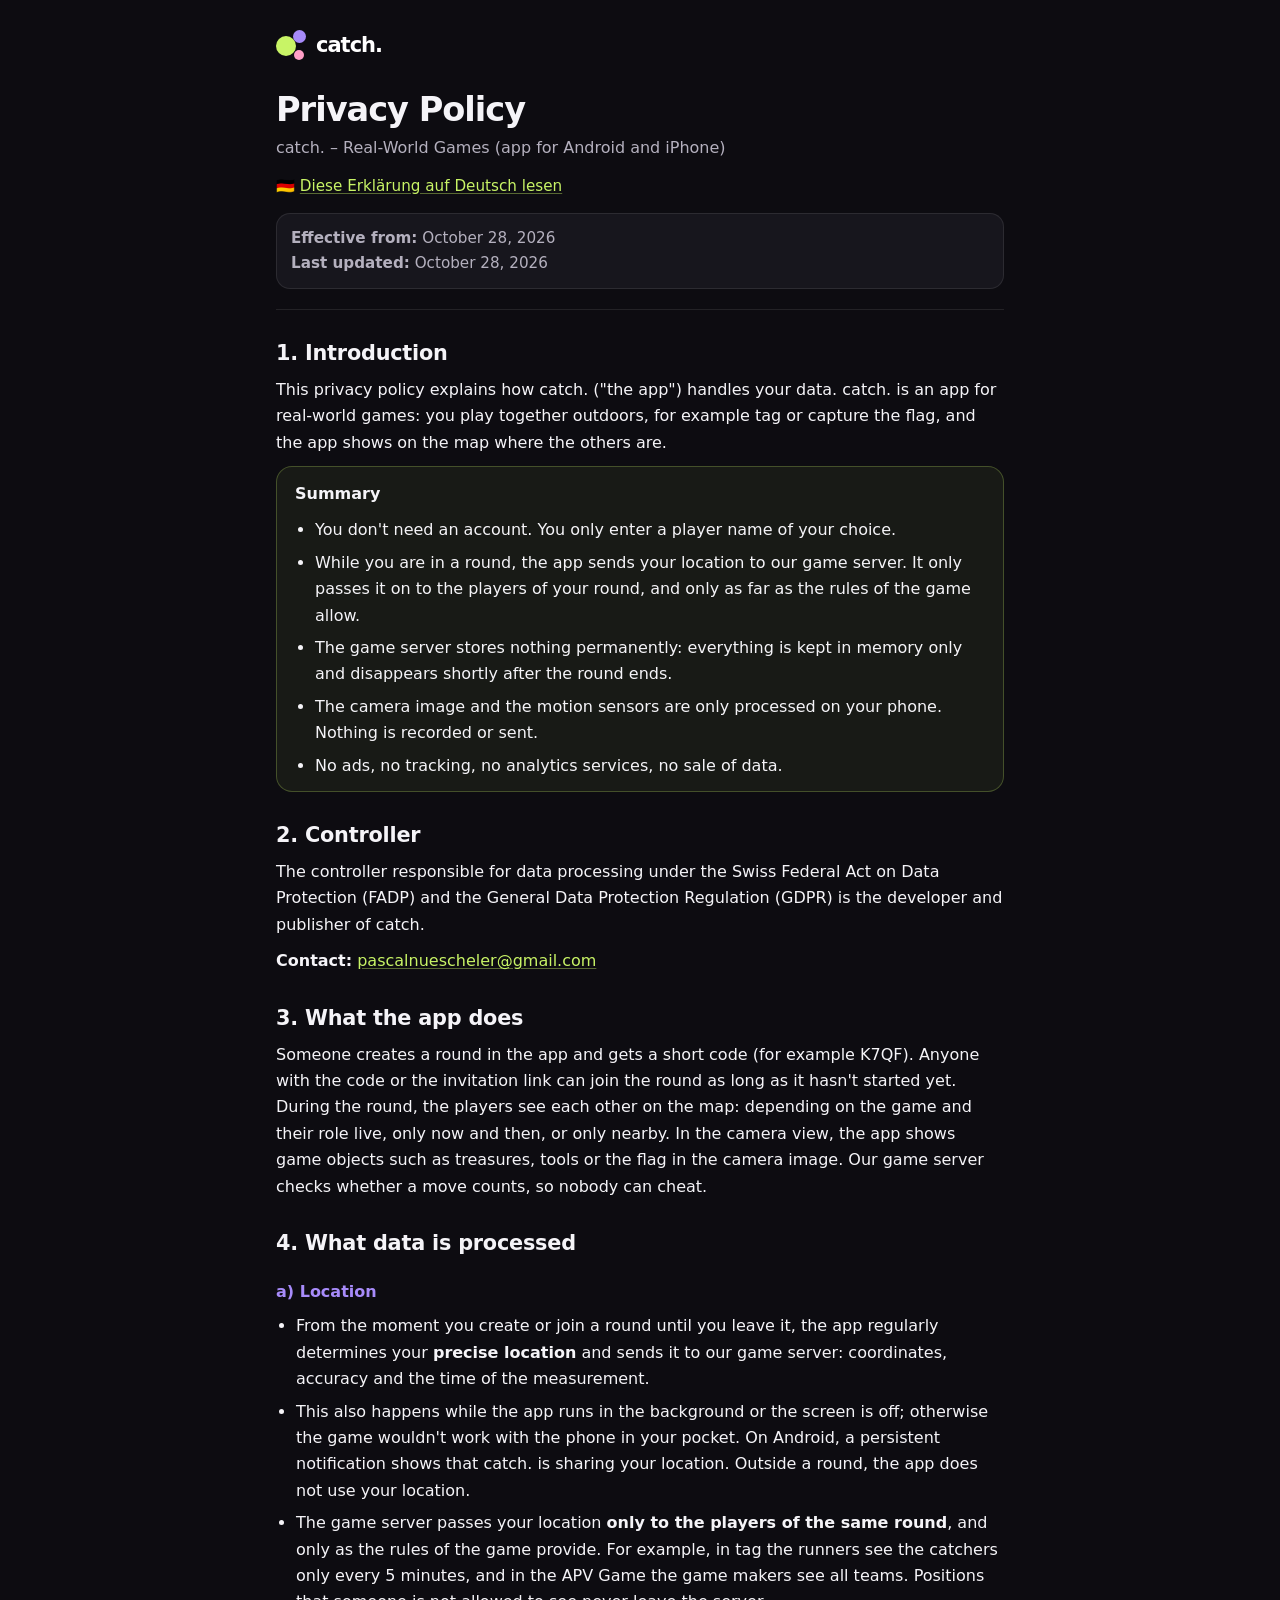
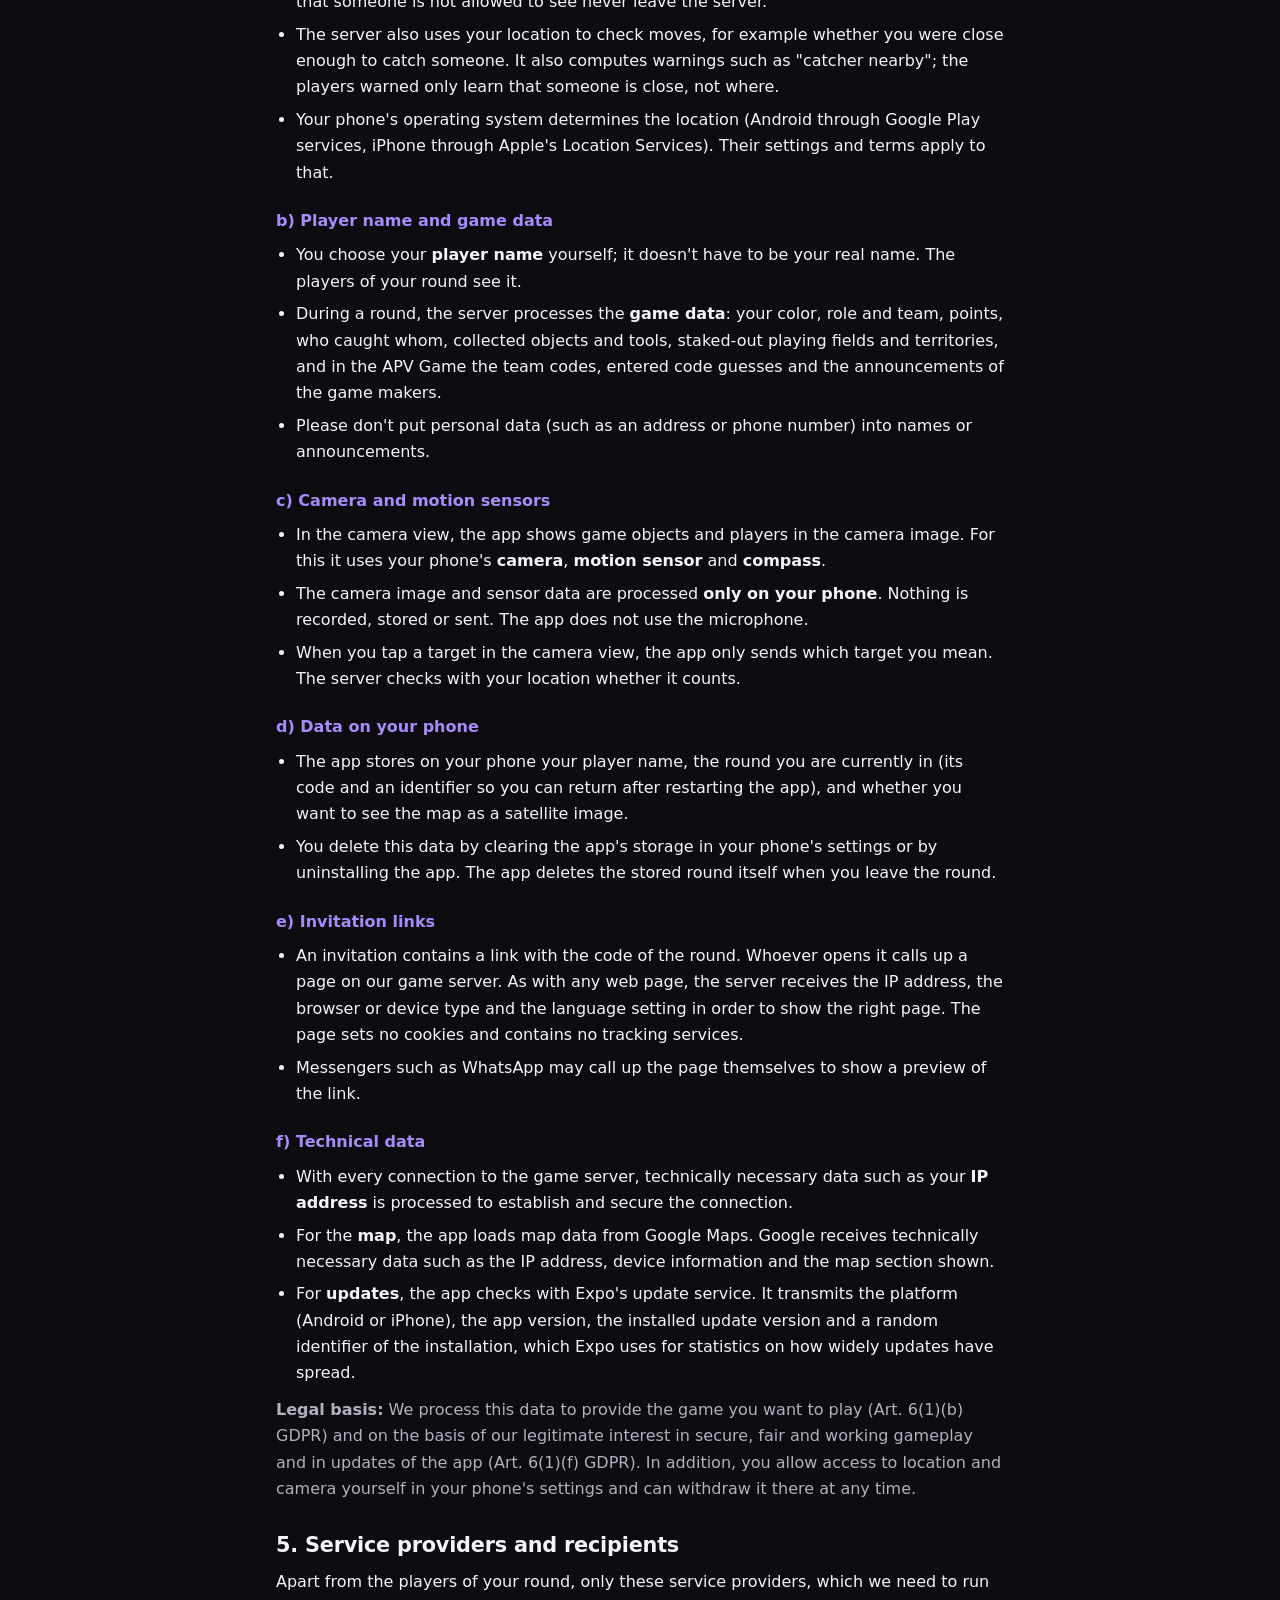
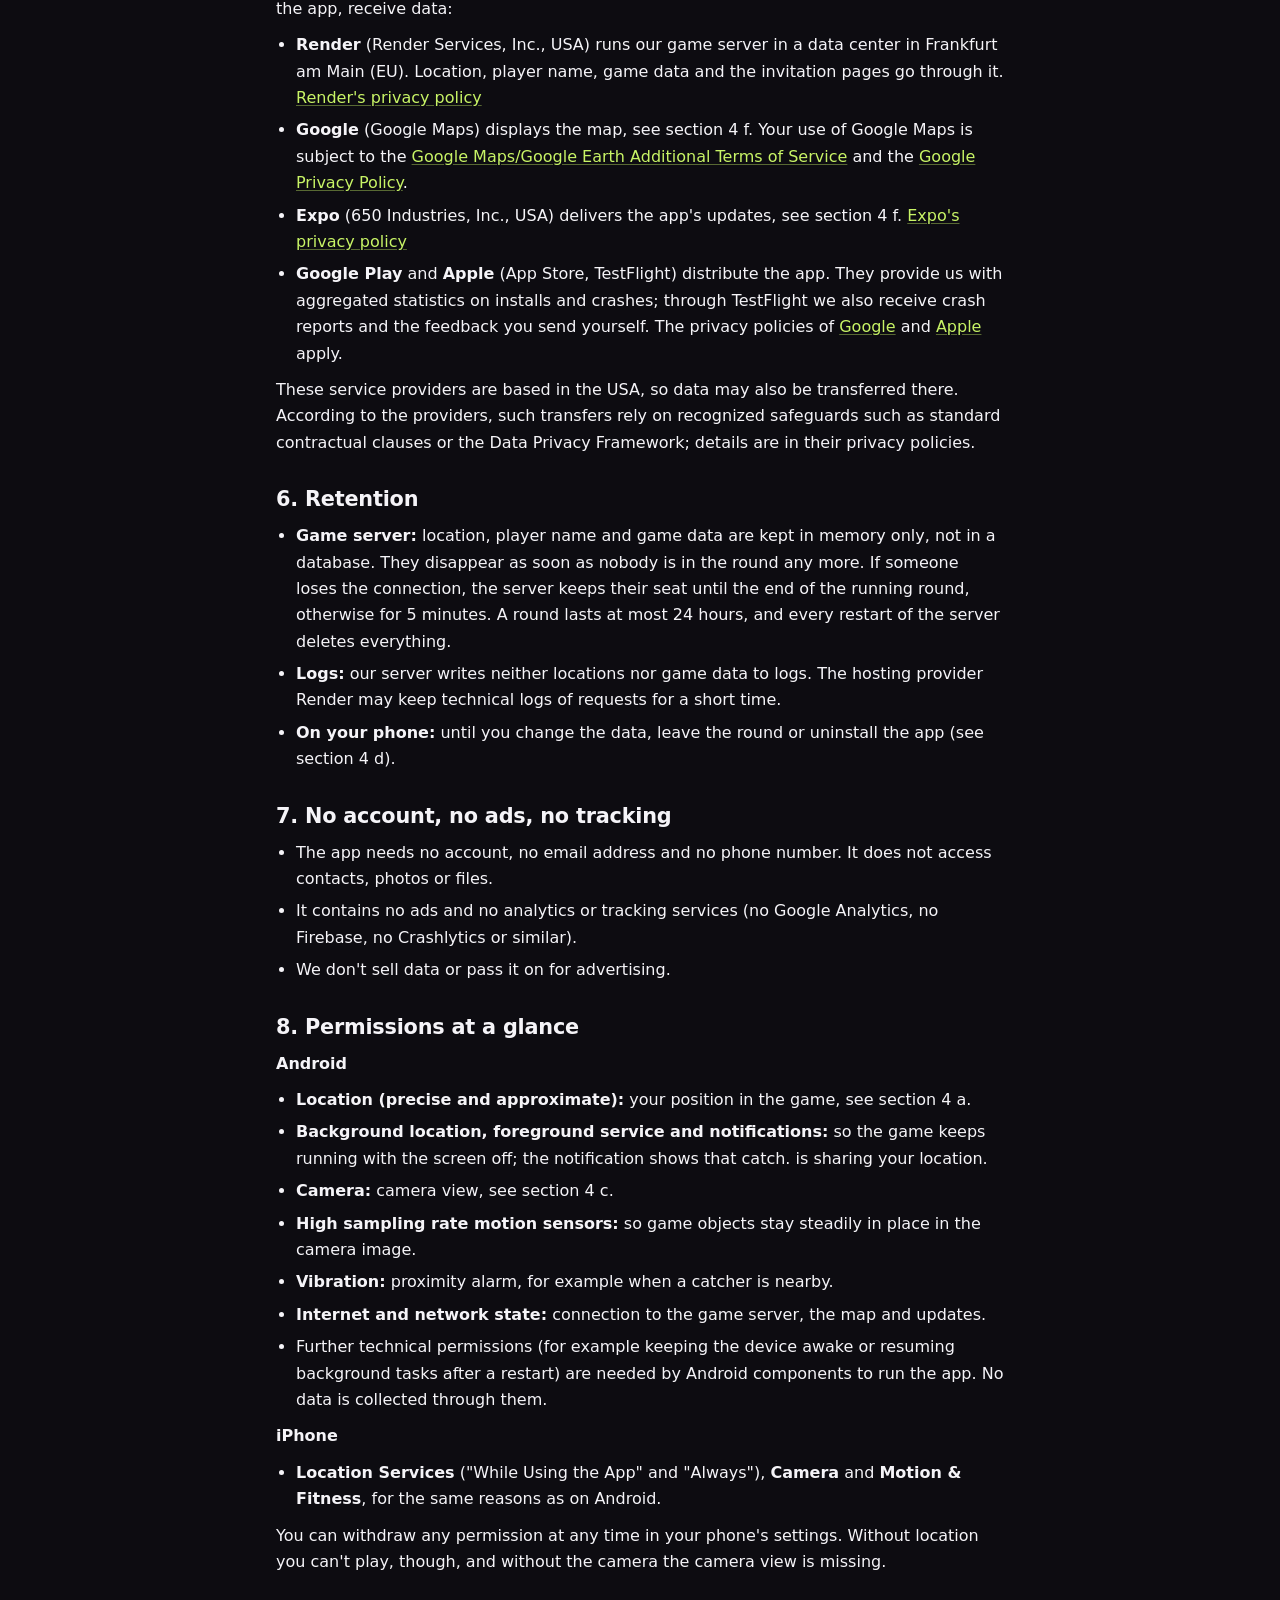
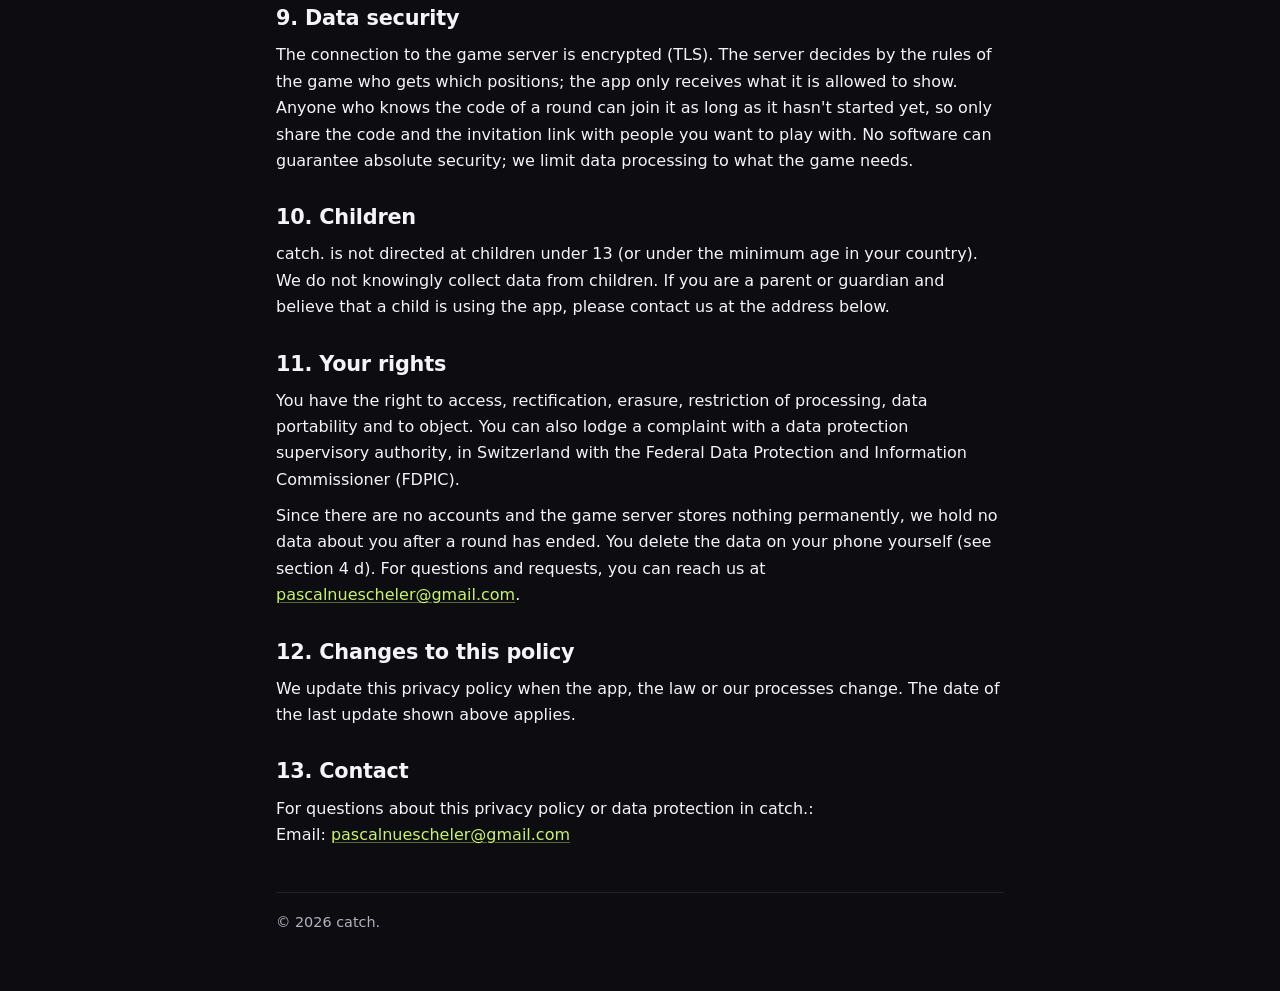
==== privacy-policy/en.html @ 4c06d951 "Privacy policy for catch. (DE + EN) Describes catch. 0.4.0: no account, a freely chosen player name," ====
<!doctype html>
<html lang="en">
<head>
  <meta charset="utf-8" />
  <meta name="viewport" content="width=device-width, initial-scale=1" />
  <meta name="robots" content="index,follow" />
  <meta name="theme-color" content="#0D0C11" />
  <title>catch. – Privacy Policy</title>
  <meta name="description" content="Privacy policy for catch., the app for real-world games (Android and iPhone)." />
  <link rel="stylesheet" href="./style.css" />
</head>
<body>
  <div class="container">
    <header>
      <div class="brand"><span class="mark" aria-hidden="true"><i></i><i></i><i></i></span><span class="wordmark">catch.</span></div>
      <h1>Privacy Policy</h1>
      <p class="subtitle">catch. – Real-World Games (app for Android and iPhone)</p>
      <p class="lang-switch">🇩🇪 <a href="./">Diese Erklärung auf Deutsch lesen</a></p>
      <div class="meta">
        <div><strong>Effective from:</strong> October 28, 2026</div>
        <div><strong>Last updated:</strong> October 28, 2026</div>
      </div>
    </header>

    <main>
      <section id="introduction">
        <h2>1. Introduction</h2>
        <p>
          This privacy policy explains how catch. ("the app") handles your data. catch. is an app for real-world games:
          you play together outdoors, for example tag or capture the flag, and the app shows on the map where the
          others are.
        </p>
        <div class="summary">
          <p><strong>Summary</strong></p>
          <ul>
            <li>You don't need an account. You only enter a player name of your choice.</li>
            <li>
              While you are in a round, the app sends your location to our game server. It only passes it on to the
              players of your round, and only as far as the rules of the game allow.
            </li>
            <li>
              The game server stores nothing permanently: everything is kept in memory only and disappears shortly after
              the round ends.
            </li>
            <li>The camera image and the motion sensors are only processed on your phone. Nothing is recorded or sent.</li>
            <li>No ads, no tracking, no analytics services, no sale of data.</li>
          </ul>
        </div>
      </section>

      <section id="controller">
        <h2>2. Controller</h2>
        <p>
          The controller responsible for data processing under the Swiss Federal Act on Data Protection (FADP) and the
          General Data Protection Regulation (GDPR) is the developer and publisher of catch.
        </p>
        <p><strong>Contact:</strong> <a href="mailto:pascalnuescheler@gmail.com">pascalnuescheler@gmail.com</a></p>
      </section>

      <section id="what-the-app-does">
        <h2>3. What the app does</h2>
        <p>
          Someone creates a round in the app and gets a short code (for example K7QF). Anyone with the code or the
          invitation link can join the round as long as it hasn't started yet. During the round, the players see each
          other on the map: depending on the game and their role live, only now and then, or only nearby. In the camera
          view, the app shows game objects such as treasures, tools or the flag in the camera image. Our game server
          checks whether a move counts, so nobody can cheat.
        </p>
      </section>

      <section id="data">
        <h2>4. What data is processed</h2>

        <h3>a) Location</h3>
        <ul>
          <li>
            From the moment you create or join a round until you leave it, the app regularly determines your
            <strong>precise location</strong> and sends it to our game server: coordinates, accuracy and the time of the
            measurement.
          </li>
          <li>
            This also happens while the app runs in the background or the screen is off; otherwise the game wouldn't
            work with the phone in your pocket. On Android, a persistent notification shows that catch. is sharing your
            location. Outside a round, the app does not use your location.
          </li>
          <li>
            The game server passes your location <strong>only to the players of the same round</strong>, and only as the
            rules of the game provide. For example, in tag the runners see the catchers only every 5&nbsp;minutes, and in
            the APV Game the game makers see all teams. Positions that someone is not allowed to see never leave the
            server.
          </li>
          <li>
            The server also uses your location to check moves, for example whether you were close enough to catch
            someone. It also computes warnings such as "catcher nearby"; the players warned only learn that someone is
            close, not where.
          </li>
          <li>
            Your phone's operating system determines the location (Android through Google Play services, iPhone through
            Apple's Location Services). Their settings and terms apply to that.
          </li>
        </ul>

        <h3>b) Player name and game data</h3>
        <ul>
          <li>
            You choose your <strong>player name</strong> yourself; it doesn't have to be your real name. The players of
            your round see it.
          </li>
          <li>
            During a round, the server processes the <strong>game data</strong>: your color, role and team, points, who
            caught whom, collected objects and tools, staked-out playing fields and territories, and in the APV Game the
            team codes, entered code guesses and the announcements of the game makers.
          </li>
          <li>Please don't put personal data (such as an address or phone number) into names or announcements.</li>
        </ul>

        <h3>c) Camera and motion sensors</h3>
        <ul>
          <li>
            In the camera view, the app shows game objects and players in the camera image. For this it uses your
            phone's <strong>camera</strong>, <strong>motion sensor</strong> and <strong>compass</strong>.
          </li>
          <li>
            The camera image and sensor data are processed <strong>only on your phone</strong>. Nothing is recorded,
            stored or sent. The app does not use the microphone.
          </li>
          <li>
            When you tap a target in the camera view, the app only sends which target you mean. The server checks with
            your location whether it counts.
          </li>
        </ul>

        <h3>d) Data on your phone</h3>
        <ul>
          <li>
            The app stores on your phone your player name, the round you are currently in (its code and an identifier so
            you can return after restarting the app), and whether you want to see the map as a satellite image.
          </li>
          <li>
            You delete this data by clearing the app's storage in your phone's settings or by uninstalling the app. The
            app deletes the stored round itself when you leave the round.
          </li>
        </ul>

        <h3>e) Invitation links</h3>
        <ul>
          <li>
            An invitation contains a link with the code of the round. Whoever opens it calls up a page on our game
            server. As with any web page, the server receives the IP address, the browser or device type and the language
            setting in order to show the right page. The page sets no cookies and contains no tracking services.
          </li>
          <li>Messengers such as WhatsApp may call up the page themselves to show a preview of the link.</li>
        </ul>

        <h3>f) Technical data</h3>
        <ul>
          <li>
            With every connection to the game server, technically necessary data such as your
            <strong>IP address</strong> is processed to establish and secure the connection.
          </li>
          <li>
            For the <strong>map</strong>, the app loads map data from Google Maps. Google receives technically necessary
            data such as the IP address, device information and the map section shown.
          </li>
          <li>
            For <strong>updates</strong>, the app checks with Expo's update service. It transmits the platform (Android or
            iPhone), the app version, the installed update version and a random identifier of the installation, which
            Expo uses for statistics on how widely updates have spread.
          </li>
        </ul>

        <p class="muted">
          <strong>Legal basis:</strong> We process this data to provide the game you want to play (Art.&nbsp;6(1)(b)
          GDPR) and on the basis of our legitimate interest in secure, fair and working gameplay and in updates of the
          app (Art.&nbsp;6(1)(f) GDPR). In addition, you allow access to location and camera yourself in your phone's
          settings and can withdraw it there at any time.
        </p>
      </section>

      <section id="recipients">
        <h2>5. Service providers and recipients</h2>
        <p>Apart from the players of your round, only these service providers, which we need to run the app, receive data:</p>
        <ul>
          <li>
            <strong>Render</strong> (Render Services, Inc., USA) runs our game server in a data center in Frankfurt am
            Main (EU). Location, player name, game data and the invitation pages go through it.
            <a href="https://render.com/privacy">Render's privacy policy</a>
          </li>
          <li>
            <strong>Google</strong> (Google Maps) displays the map, see section 4&nbsp;f. Your use of Google Maps is
            subject to the <a href="https://maps.google.com/help/terms_maps/">Google Maps/Google Earth Additional Terms of Service</a>
            and the <a href="https://policies.google.com/privacy">Google Privacy Policy</a>.
          </li>
          <li>
            <strong>Expo</strong> (650 Industries, Inc., USA) delivers the app's updates, see section 4&nbsp;f.
            <a href="https://expo.dev/privacy">Expo's privacy policy</a>
          </li>
          <li>
            <strong>Google Play</strong> and <strong>Apple</strong> (App Store, TestFlight) distribute the app. They
            provide us with aggregated statistics on installs and crashes; through TestFlight we also receive crash
            reports and the feedback you send yourself. The privacy policies of
            <a href="https://policies.google.com/privacy">Google</a> and
            <a href="https://www.apple.com/legal/privacy/">Apple</a> apply.
          </li>
        </ul>
        <p>
          These service providers are based in the USA, so data may also be transferred there. According to the
          providers, such transfers rely on recognized safeguards such as standard contractual clauses or the Data
          Privacy Framework; details are in their privacy policies.
        </p>
      </section>

      <section id="retention">
        <h2>6. Retention</h2>
        <ul>
          <li>
            <strong>Game server:</strong> location, player name and game data are kept in memory only, not in a
            database. They disappear as soon as nobody is in the round any more. If someone loses the connection, the
            server keeps their seat until the end of the running round, otherwise for 5&nbsp;minutes. A round lasts at
            most 24&nbsp;hours, and every restart of the server deletes everything.
          </li>
          <li>
            <strong>Logs:</strong> our server writes neither locations nor game data to logs. The hosting provider Render
            may keep technical logs of requests for a short time.
          </li>
          <li>
            <strong>On your phone:</strong> until you change the data, leave the round or uninstall the app (see
            section 4&nbsp;d).
          </li>
        </ul>
      </section>

      <section id="no-tracking">
        <h2>7. No account, no ads, no tracking</h2>
        <ul>
          <li>
            The app needs no account, no email address and no phone number. It does not access contacts, photos or
            files.
          </li>
          <li>
            It contains no ads and no analytics or tracking services (no Google Analytics, no Firebase, no Crashlytics or
            similar).
          </li>
          <li>We don't sell data or pass it on for advertising.</li>
        </ul>
      </section>

      <section id="permissions">
        <h2>8. Permissions at a glance</h2>
        <p><strong>Android</strong></p>
        <ul>
          <li><strong>Location (precise and approximate):</strong> your position in the game, see section 4&nbsp;a.</li>
          <li>
            <strong>Background location, foreground service and notifications:</strong> so the game keeps running with
            the screen off; the notification shows that catch. is sharing your location.
          </li>
          <li><strong>Camera:</strong> camera view, see section 4&nbsp;c.</li>
          <li><strong>High sampling rate motion sensors:</strong> so game objects stay steadily in place in the camera image.</li>
          <li><strong>Vibration:</strong> proximity alarm, for example when a catcher is nearby.</li>
          <li><strong>Internet and network state:</strong> connection to the game server, the map and updates.</li>
          <li>
            Further technical permissions (for example keeping the device awake or resuming background tasks after a
            restart) are needed by Android components to run the app. No data is collected through them.
          </li>
        </ul>
        <p><strong>iPhone</strong></p>
        <ul>
          <li>
            <strong>Location Services</strong> ("While Using the App" and "Always"), <strong>Camera</strong> and
            <strong>Motion &amp; Fitness</strong>, for the same reasons as on Android.
          </li>
        </ul>
        <p>
          You can withdraw any permission at any time in your phone's settings. Without location you can't play,
          though, and without the camera the camera view is missing.
        </p>
      </section>

      <section id="security">
        <h2>9. Data security</h2>
        <p>
          The connection to the game server is encrypted (TLS). The server decides by the rules of the game who gets
          which positions; the app only receives what it is allowed to show. Anyone who knows the code of a round can
          join it as long as it hasn't started yet, so only share the code and the invitation link with people you want
          to play with. No software can guarantee absolute security; we limit data processing to what the game needs.
        </p>
      </section>

      <section id="children">
        <h2>10. Children</h2>
        <p>
          catch. is not directed at children under 13 (or under the minimum age in your country). We do not knowingly
          collect data from children. If you are a parent or guardian and believe that a child is using the app, please
          contact us at the address below.
        </p>
      </section>

      <section id="rights">
        <h2>11. Your rights</h2>
        <p>
          You have the right to access, rectification, erasure, restriction of processing, data portability and to
          object. You can also lodge a complaint with a data protection supervisory authority, in Switzerland with the
          Federal Data Protection and Information Commissioner (FDPIC).
        </p>
        <p>
          Since there are no accounts and the game server stores nothing permanently, we hold no data about you after a
          round has ended. You delete the data on your phone yourself (see section 4&nbsp;d). For questions and requests,
          you can reach us at <a href="mailto:pascalnuescheler@gmail.com">pascalnuescheler@gmail.com</a>.
        </p>
      </section>

      <section id="changes">
        <h2>12. Changes to this policy</h2>
        <p>
          We update this privacy policy when the app, the law or our processes change. The date of the last update shown
          above applies.
        </p>
      </section>

      <section id="contact">
        <h2>13. Contact</h2>
        <p>
          For questions about this privacy policy or data protection in catch.:<br />
          Email: <a href="mailto:pascalnuescheler@gmail.com">pascalnuescheler@gmail.com</a>
        </p>
      </section>
    </main>

    <footer>© 2026 catch.</footer>
  </div>
</body>
</html>
---- privacy-policy/style.css ----
/* catch. legal pages: the app's dark colors, set for comfortable reading of long text. */

:root {
  color-scheme: dark;
  --bg: #0d0c11;
  --panel: #17161d;
  --line: rgba(255, 255, 255, 0.09);
  --text: #f5f4f8;
  --muted: #b4b0be;
  --lime: #c8f466;
  --purple: #a78bfa;
  --pink: #ff9fc7;
}

* {
  box-sizing: border-box;
}

body {
  margin: 0;
  background: var(--bg);
  color: var(--text);
  font-family: system-ui, -apple-system, "Segoe UI", Roboto, Helvetica, Arial, sans-serif;
  font-size: 16px;
  line-height: 1.65;
  -webkit-font-smoothing: antialiased;
}

a {
  color: var(--lime);
  text-decoration: underline;
  text-decoration-color: rgba(200, 244, 102, 0.4);
  text-underline-offset: 2px;
  overflow-wrap: anywhere;
}

a:hover,
a:focus {
  text-decoration-color: var(--lime);
}

.container {
  max-width: 760px;
  margin: 0 auto;
  padding: 28px 16px 56px;
}

/* Logo as in the app: three dots and the wordmark. */
.brand {
  display: flex;
  align-items: center;
  gap: 10px;
  margin-bottom: 28px;
}

.mark {
  position: relative;
  width: 30px;
  height: 30px;
}

.mark i {
  position: absolute;
  border-radius: 50%;
}

.mark i:nth-child(1) {
  width: 20px;
  height: 20px;
  left: 0;
  top: 6px;
  background: var(--lime);
}

.mark i:nth-child(2) {
  width: 13px;
  height: 13px;
  right: 0;
  top: 0;
  background: var(--purple);
}

.mark i:nth-child(3) {
  width: 10px;
  height: 10px;
  right: 2px;
  bottom: 0;
  background: var(--pink);
}

.wordmark {
  color: #fff;
  font-size: 21px;
  font-weight: 800;
  letter-spacing: -1px;
}

header {
  padding-bottom: 20px;
  border-bottom: 1px solid var(--line);
  margin-bottom: 24px;
}

h1 {
  margin: 0 0 6px;
  font-size: 2.1rem;
  line-height: 1.15;
  font-weight: 800;
  letter-spacing: -0.03em;
}

.subtitle {
  margin: 0;
  color: var(--muted);
}

.lang-switch {
  margin: 12px 0 0;
  font-size: 0.95rem;
}

.meta {
  margin-top: 14px;
  padding: 12px 14px;
  background: var(--panel);
  border: 1px solid var(--line);
  border-radius: 14px;
  color: var(--muted);
  font-size: 0.95rem;
}

.summary {
  padding: 4px 18px;
  background: rgba(200, 244, 102, 0.06);
  border: 1px solid rgba(200, 244, 102, 0.25);
  border-radius: 16px;
}

main section {
  margin: 30px 0;
}

h2 {
  margin: 0 0 10px;
  font-size: 1.3rem;
  line-height: 1.3;
  font-weight: 800;
  letter-spacing: -0.01em;
}

h3 {
  margin: 22px 0 4px;
  color: var(--purple);
  font-size: 1rem;
}

p {
  margin: 10px 0;
}

ul {
  margin: 8px 0;
  padding-left: 1.25rem;
}

li {
  margin: 6px 0;
}

.muted {
  color: var(--muted);
}

footer {
  margin-top: 44px;
  padding-top: 18px;
  border-top: 1px solid var(--line);
  color: var(--muted);
  font-size: 0.9rem;
}
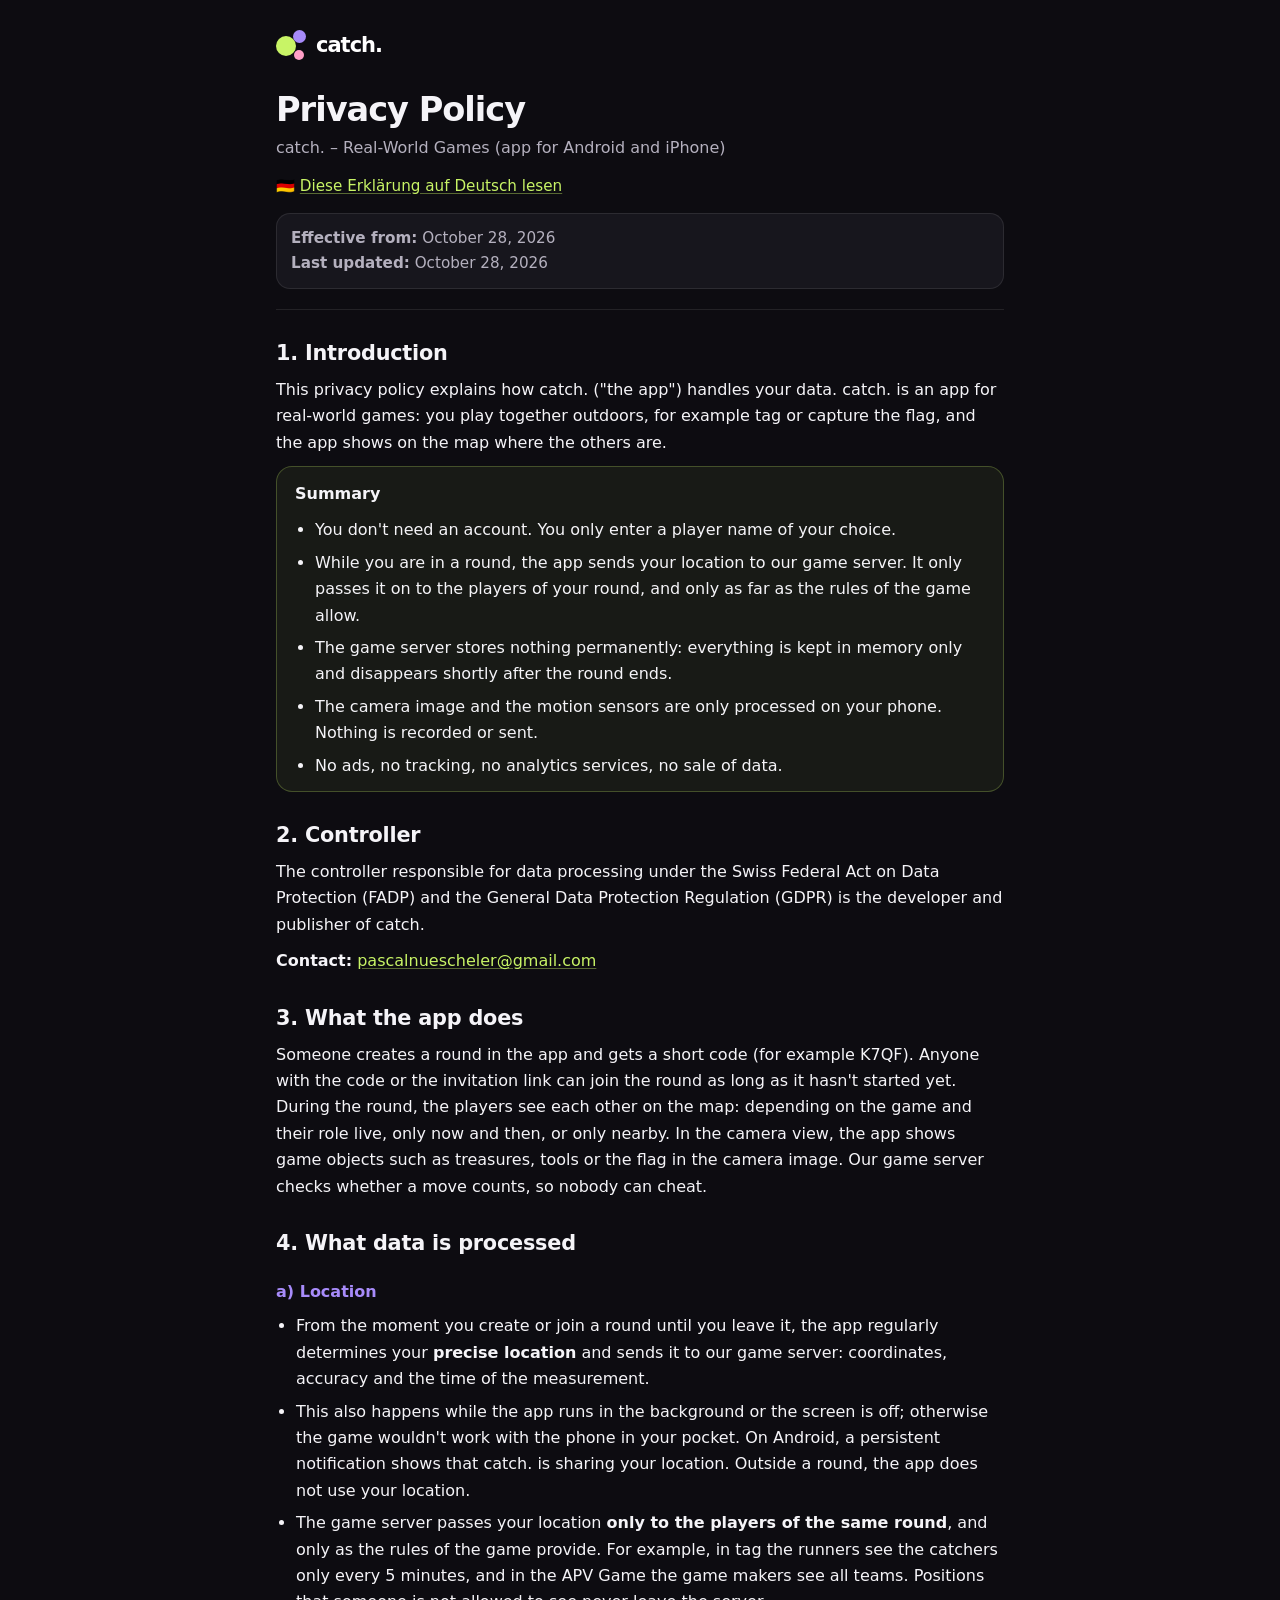
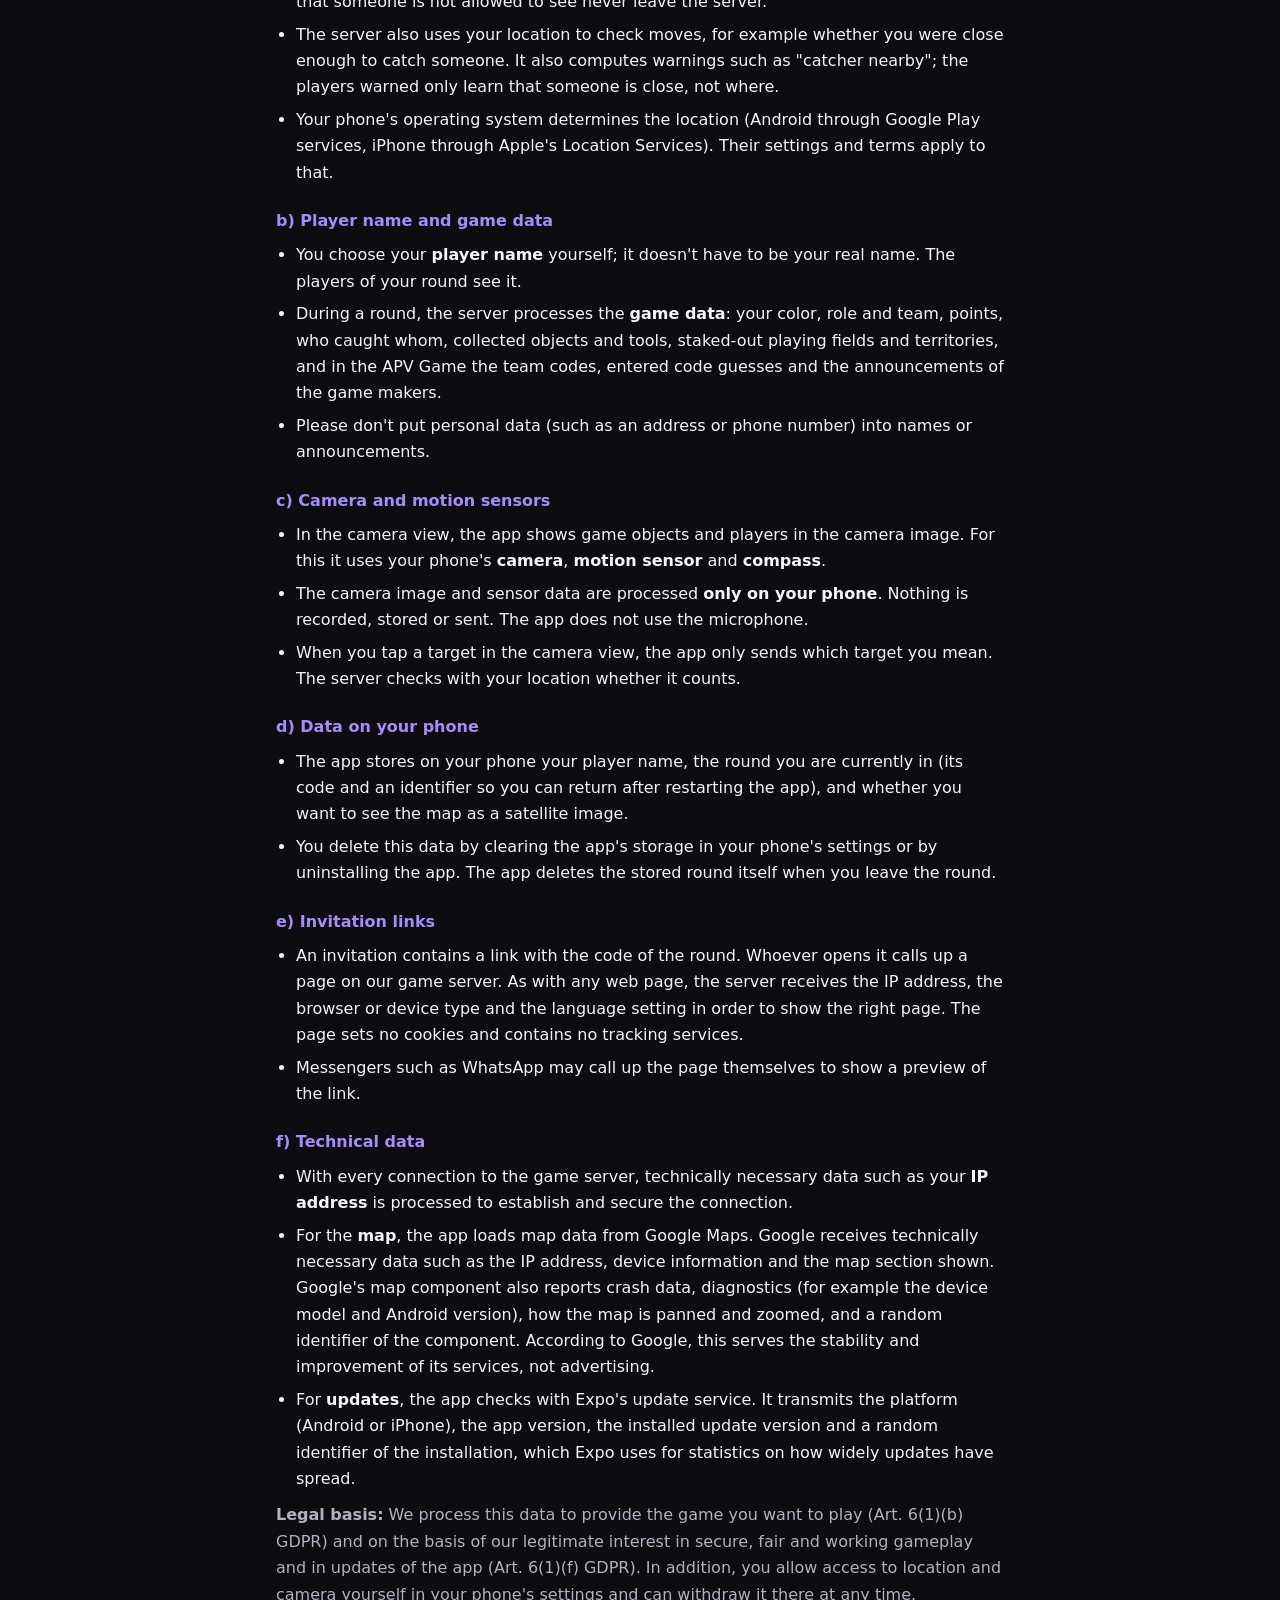
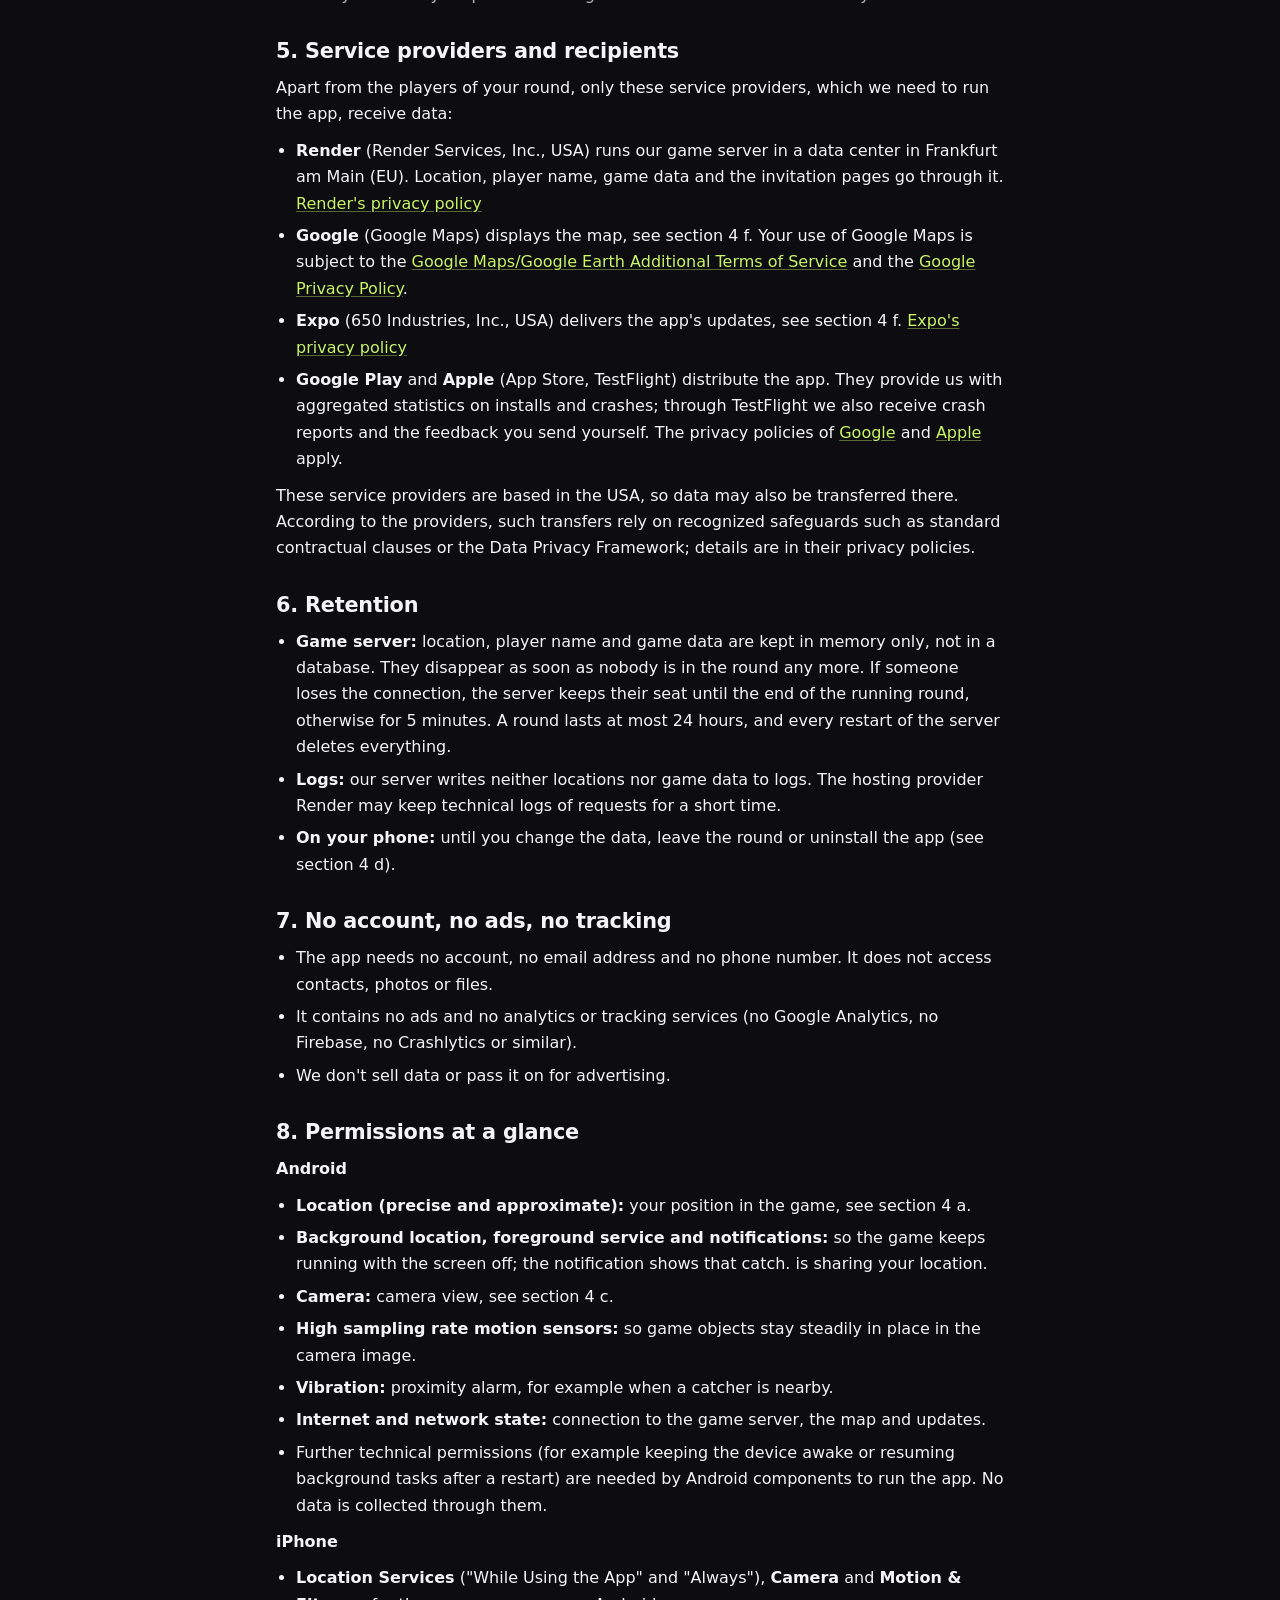
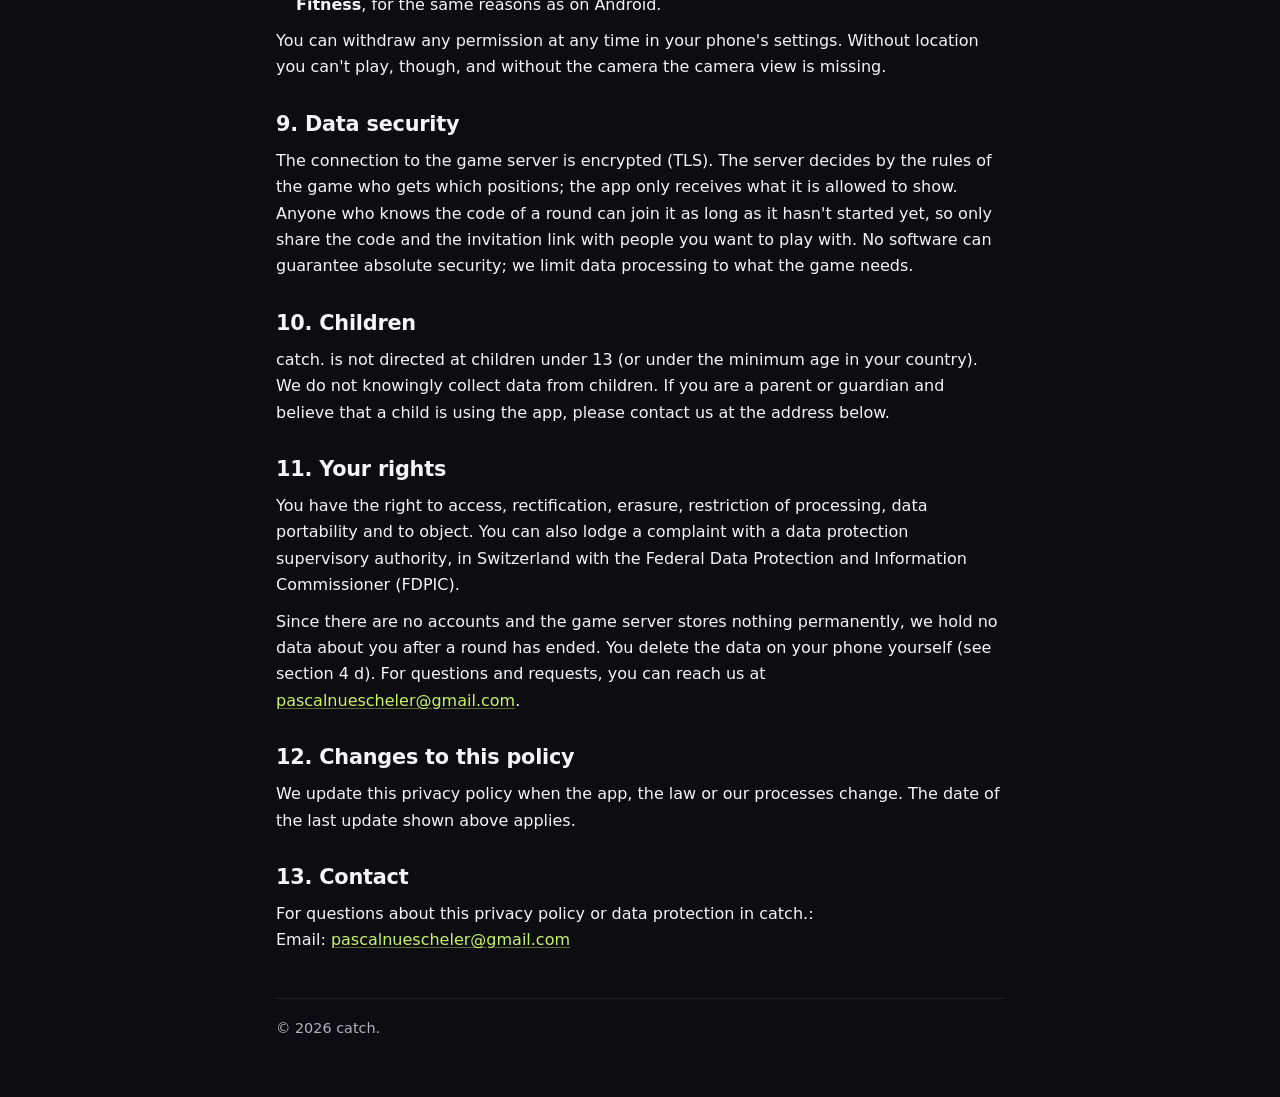
==== commit ed2b6287: "Name what Google's map component reports (crash data, diagnostics, map moves, an identifier) Keeps t" ====
--- a/privacy-policy/en.html
+++ b/privacy-policy/en.html
@@ -160,7 +160,10 @@
           </li>
           <li>
             For the <strong>map</strong>, the app loads map data from Google Maps. Google receives technically necessary
-            data such as the IP address, device information and the map section shown.
+            data such as the IP address, device information and the map section shown. Google's map component also
+            reports crash data, diagnostics (for example the device model and Android version), how the map is panned
+            and zoomed, and a random identifier of the component. According to Google, this serves the stability and
+            improvement of its services, not advertising.
           </li>
           <li>
             For <strong>updates</strong>, the app checks with Expo's update service. It transmits the platform (Android or
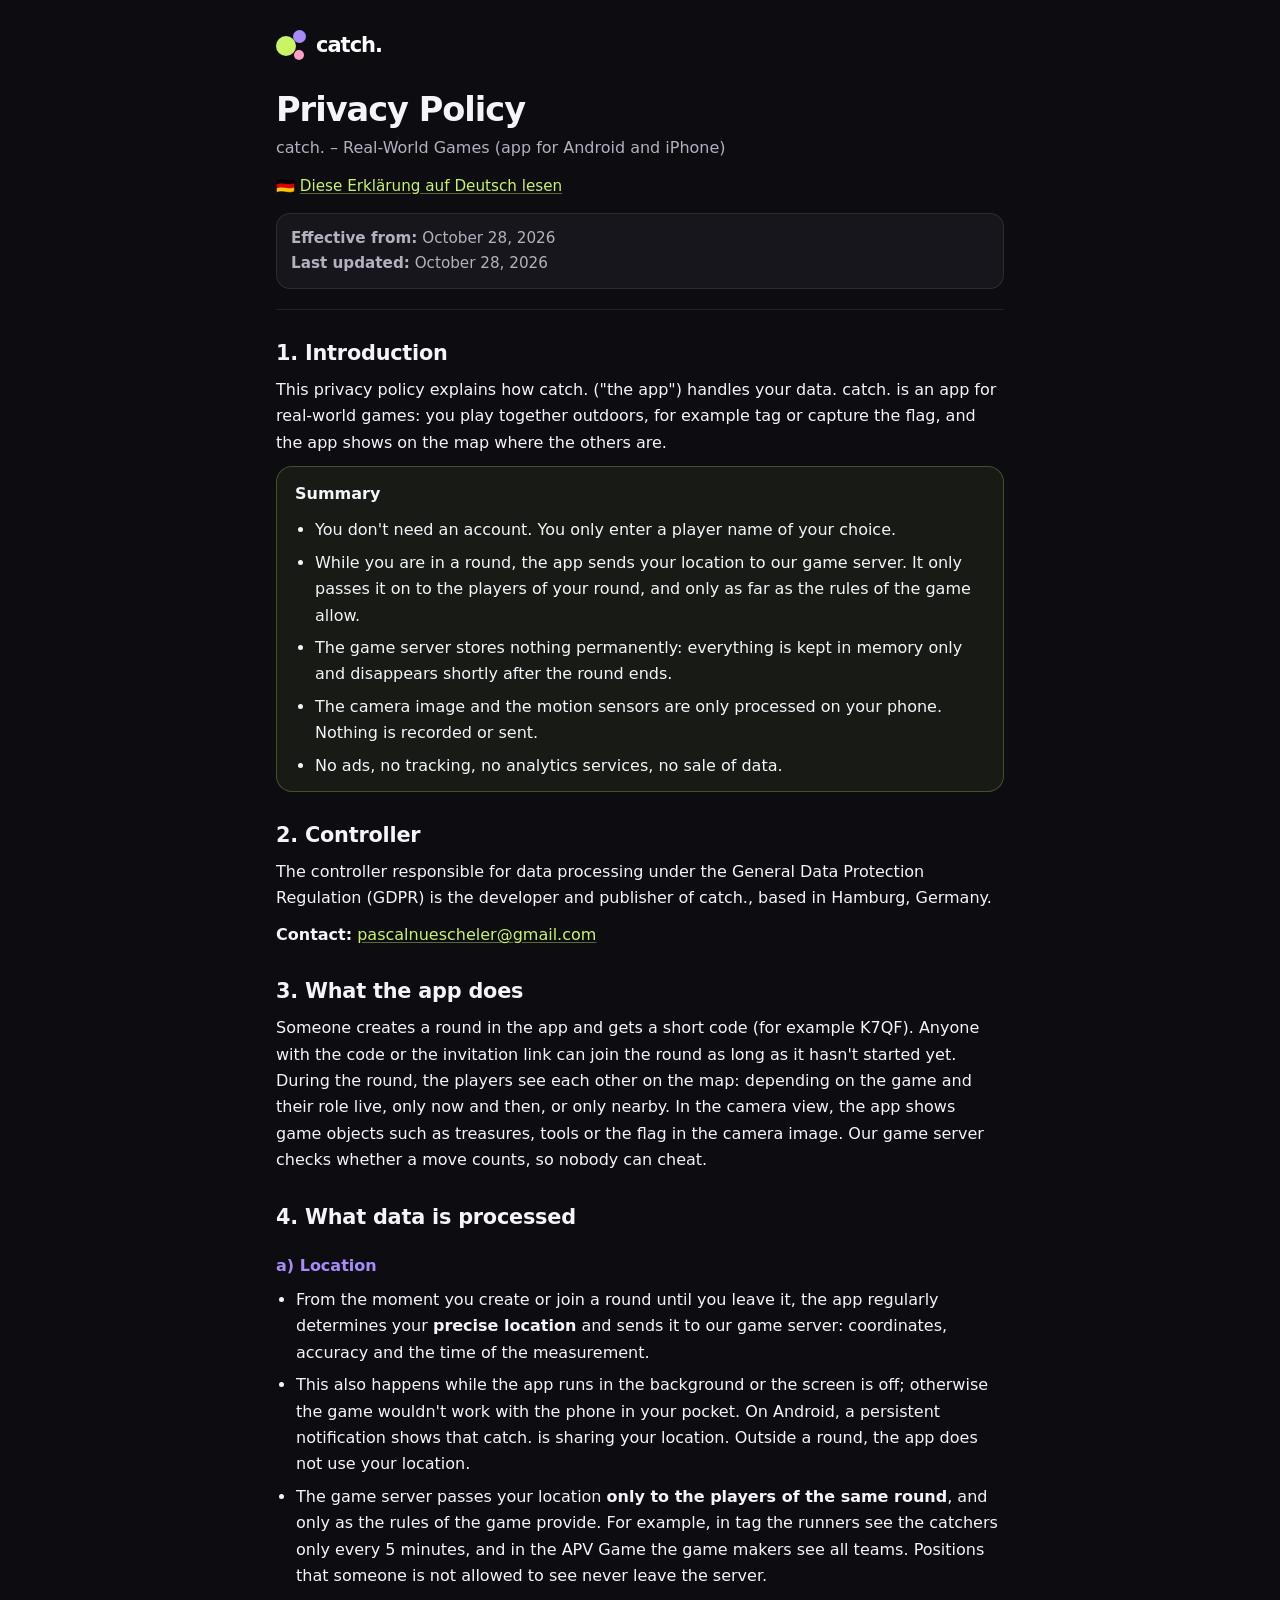
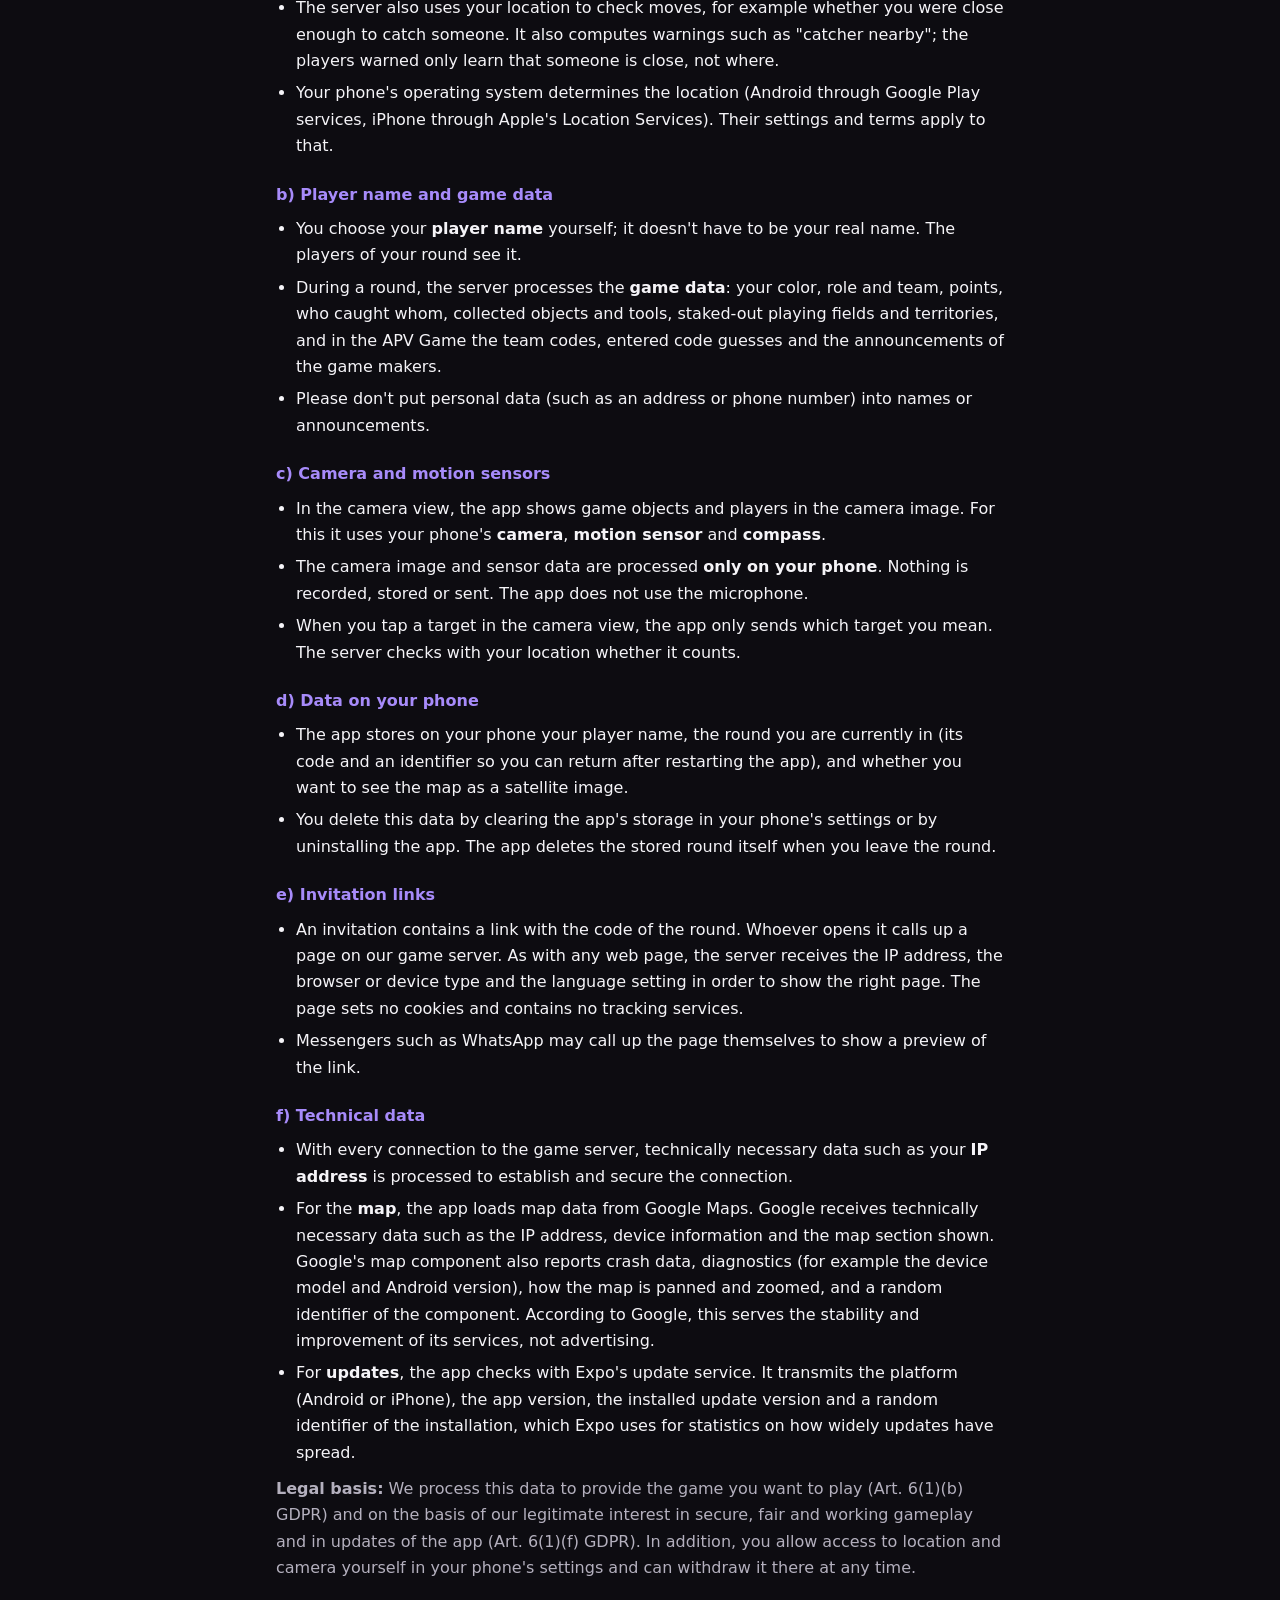
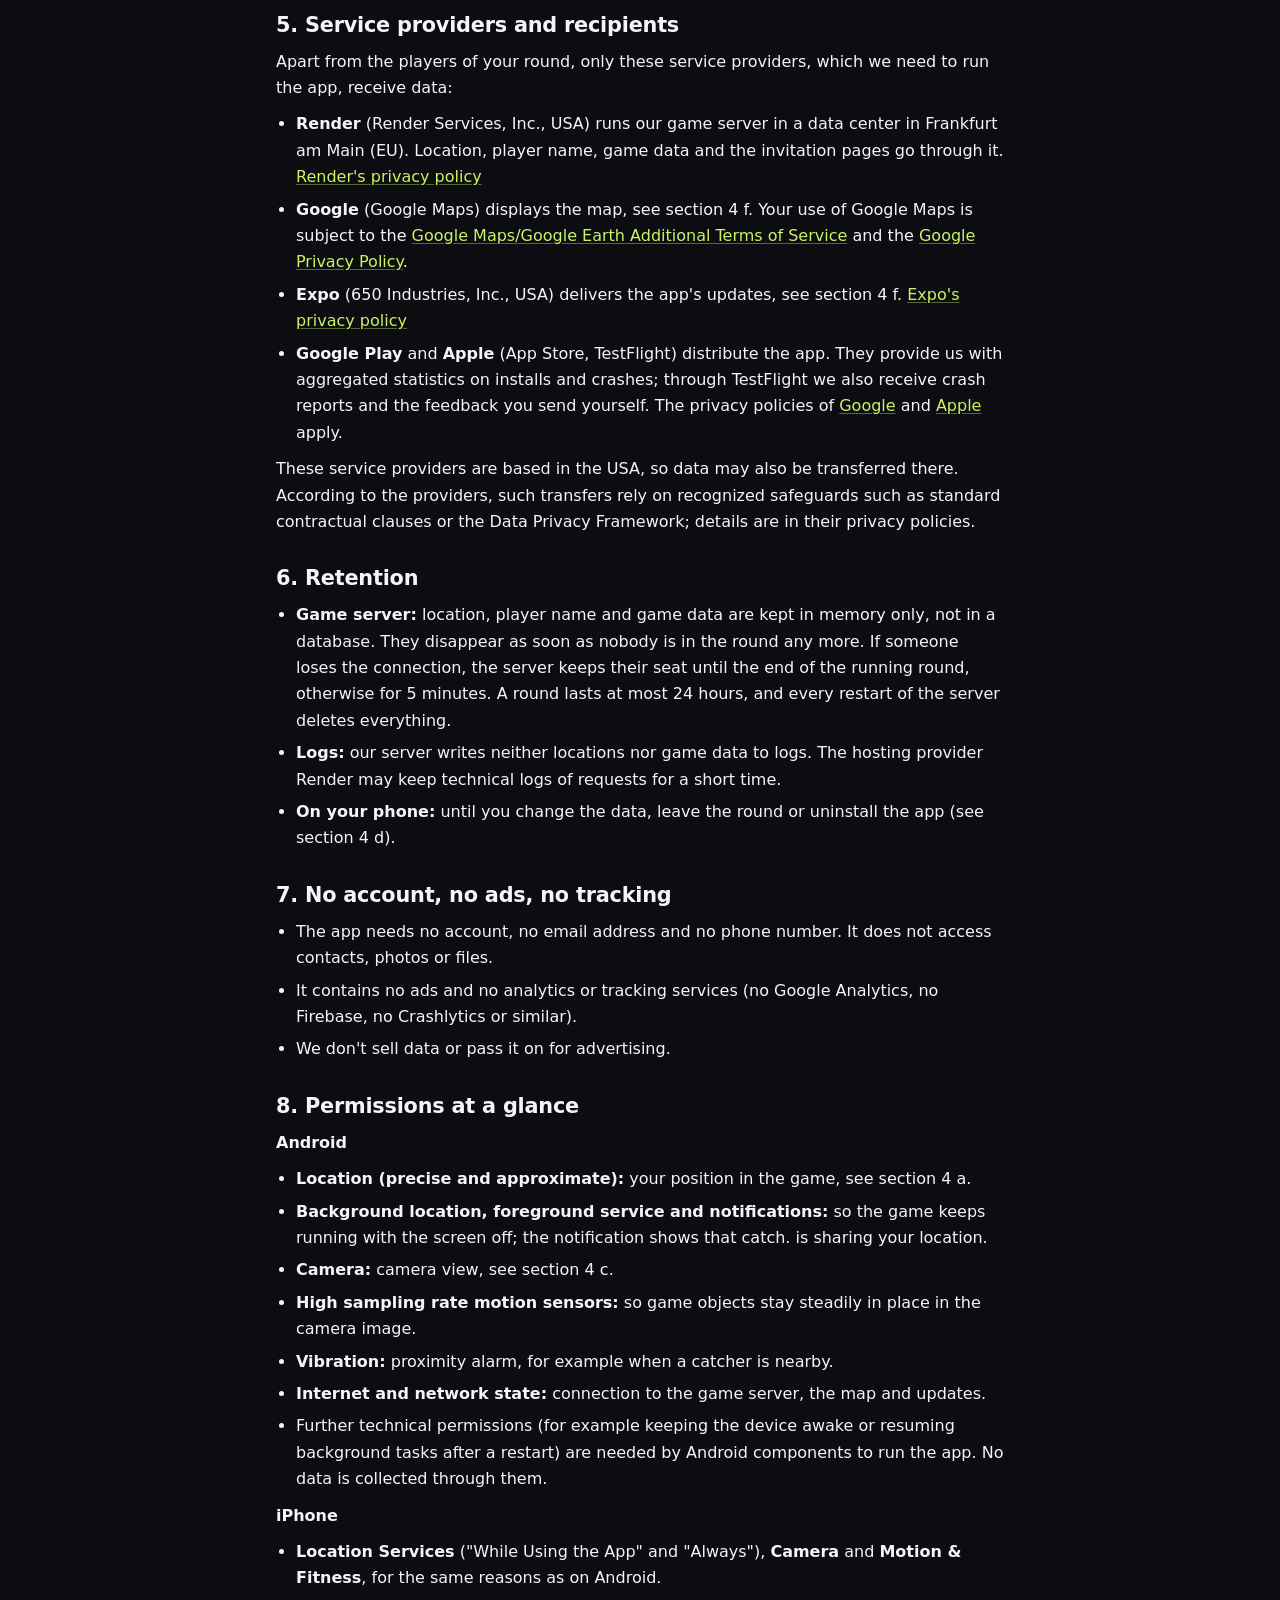
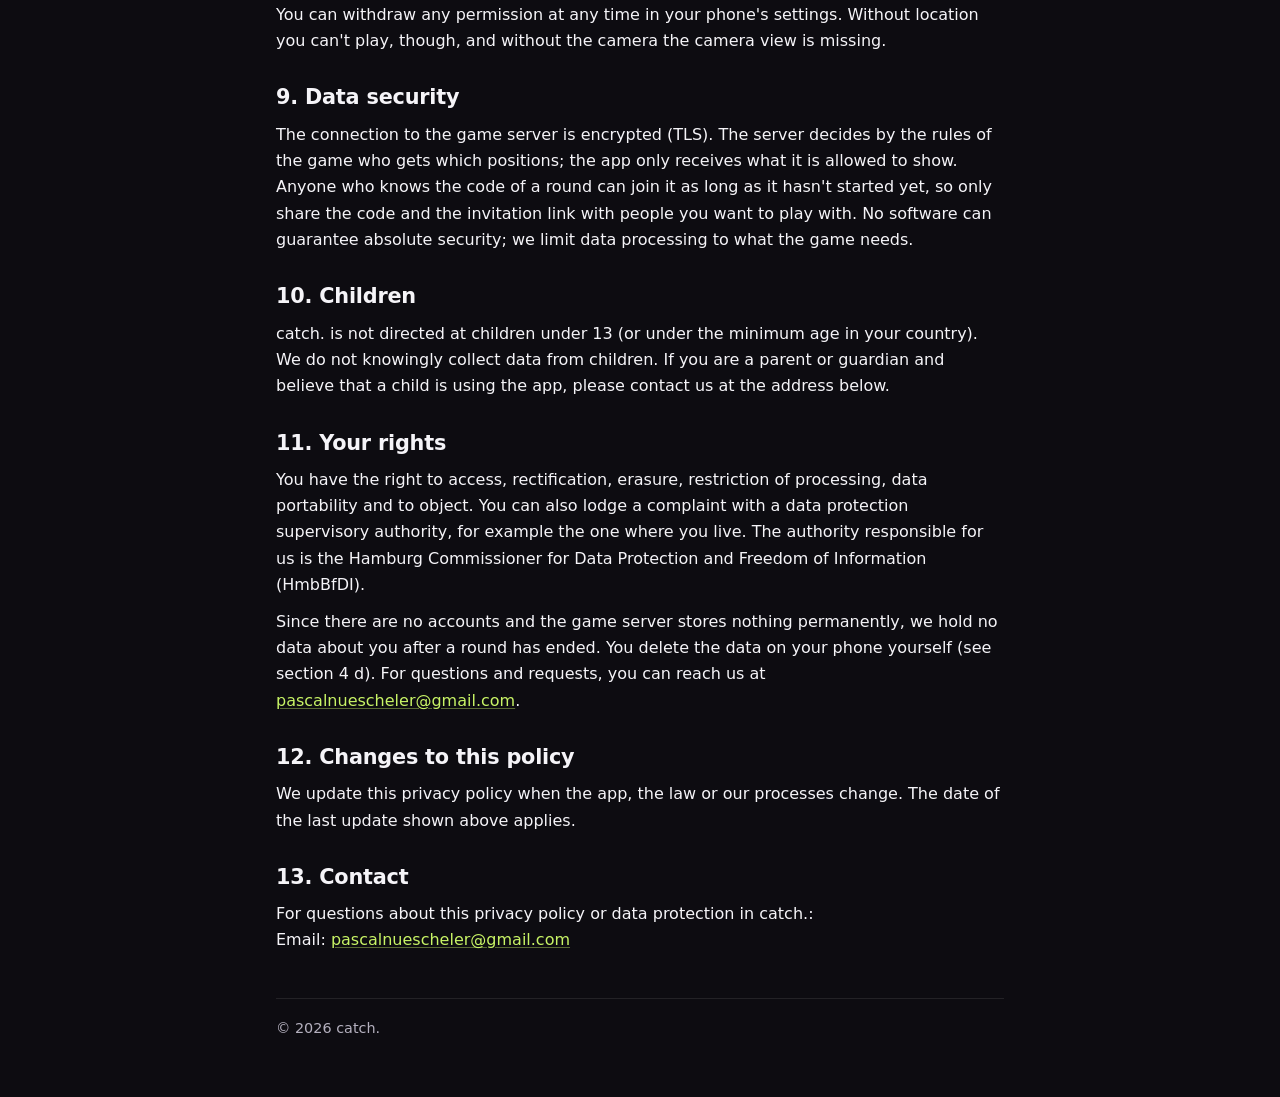
==== commit 53198ad3: "Controller is based in Hamburg: GDPR and the Hamburg data protection authority instead of Swiss FADP" ====
--- a/privacy-policy/en.html
+++ b/privacy-policy/en.html
@@ -51,8 +51,8 @@
       <section id="controller">
         <h2>2. Controller</h2>
         <p>
-          The controller responsible for data processing under the Swiss Federal Act on Data Protection (FADP) and the
-          General Data Protection Regulation (GDPR) is the developer and publisher of catch.
+          The controller responsible for data processing under the General Data Protection Regulation (GDPR) is the
+          developer and publisher of catch., based in Hamburg, Germany.
         </p>
         <p><strong>Contact:</strong> <a href="mailto:pascalnuescheler@gmail.com">pascalnuescheler@gmail.com</a></p>
       </section>
@@ -302,8 +302,9 @@
         <h2>11. Your rights</h2>
         <p>
           You have the right to access, rectification, erasure, restriction of processing, data portability and to
-          object. You can also lodge a complaint with a data protection supervisory authority, in Switzerland with the
-          Federal Data Protection and Information Commissioner (FDPIC).
+          object. You can also lodge a complaint with a data protection supervisory authority, for example the one where
+          you live. The authority responsible for us is the Hamburg Commissioner for Data Protection and Freedom of
+          Information (HmbBfDI).
         </p>
         <p>
           Since there are no accounts and the game server stores nothing permanently, we hold no data about you after a
